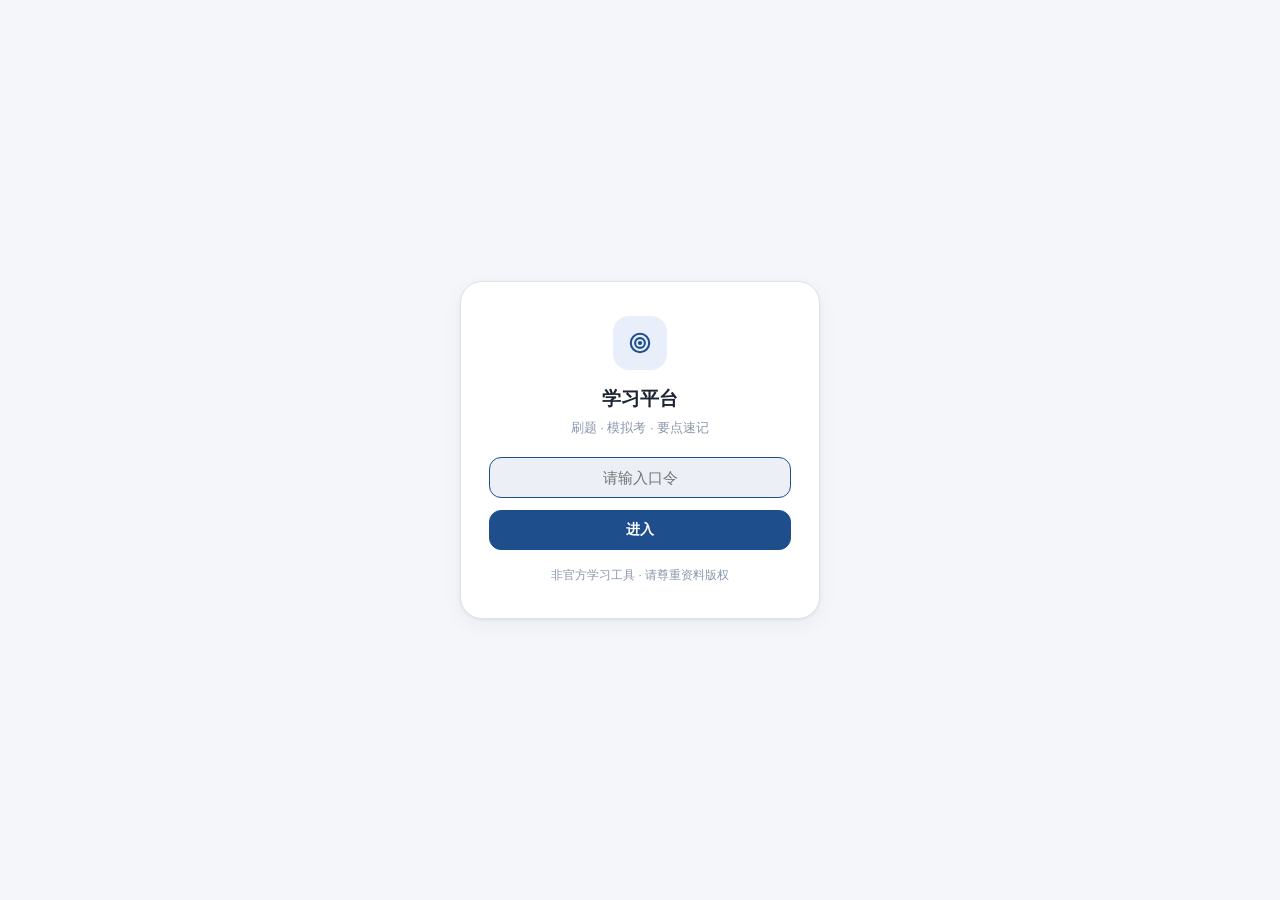
==== index.html @ f2281cdb "Publish password-protected LE Paper 1 practice site" ====
<!DOCTYPE html>
<html lang="zh-Hant">
<head>
  <meta charset="UTF-8">
  <meta name="viewport" content="width=device-width, initial-scale=1, viewport-fit=cover">
  <meta name="robots" content="index, follow">
  <meta name="description" content="HKSI LE 試卷一非官方備考平台：題庫練習、錯題整理與限時模擬考。">
  <meta name="theme-color" content="#2f6fed">
  <meta property="og:type" content="website">
  <meta property="og:locale" content="zh_HK">
  <meta property="og:title" content="HKSI LE 試卷一｜題庫練習與模擬考">
  <meta property="og:description" content="非官方備考平台：題庫練習、錯題整理與限時模擬考。">
  <meta property="og:url" content="https://dylan426-hub.github.io/hksi-le1-study-platform/">
  <link rel="canonical" href="https://dylan426-hub.github.io/hksi-le1-study-platform/">
  <title>HKSI LE 試卷一｜題庫練習與模擬考</title>
  <link rel="icon" href="data:image/svg+xml,<svg xmlns='http://www.w3.org/2000/svg' viewBox='0 0 100 100'><text y='.9em' font-size='90'>📘</text></svg>">
  <link rel="stylesheet" href="css/app.css">
</head>
<body>
  <div id="app"></div>
  <script src="data/vault.js"></script>
  <script src="js/app.js"></script>
</body>
</html>
---- css/app.css ----
/* ============================================================
 * HKSI LE 卷一备考站 · 设计系统
 * 双主题（light/dark），移动优先，无外部依赖
 * ============================================================ */
* { margin: 0; padding: 0; box-sizing: border-box; -webkit-tap-highlight-color: transparent; }
html { -webkit-text-size-adjust: 100%; }
body {
  font-family: -apple-system, BlinkMacSystemFont, "PingFang TC", "PingFang SC", "Microsoft JhengHei", "Segoe UI", sans-serif;
  background: var(--bg); color: var(--fg);
  line-height: 1.6; font-size: 15px;
}
:root, [data-theme="light"] {
  --bg: #f4f6fa; --bg-card: #ffffff; --bg-soft: #eceff5; --bg-deep: #e2e7f0;
  --fg: #1c2433; --fg-soft: #5b6a82; --fg-faint: #8b97ab;
  --brand: #1f4e8c; --brand-deep: #163a6b; --brand-soft: #e8effa; --brand-ink: #ffffff;
  --gold: #b98a2f; --gold-soft: #f7efdd;
  --ok: #1d8a56; --ok-soft: #e3f4ea; --bad: #c23b3b; --bad-soft: #fbe9e9;
  --warn: #b26a11; --warn-soft: #fcf1df;
  --line: #dde3ec; --shadow: 0 1px 3px rgba(22, 36, 60, .07), 0 6px 20px rgba(22, 36, 60, .05);
}
[data-theme="dark"] {
  --bg: #10151f; --bg-card: #1a2130; --bg-soft: #232c3e; --bg-deep: #2b3549;
  --fg: #e6ebf4; --fg-soft: #9daabf; --fg-faint: #6b788e;
  --brand: #6ea3e8; --brand-deep: #8db8f2; --brand-soft: #223050; --brand-ink: #0e1524;
  --gold: #d4a94e; --gold-soft: #33301f;
  --ok: #4cc78a; --ok-soft: #1c3529; --bad: #e06c6c; --bad-soft: #3a2222;
  --warn: #dfa04c; --warn-soft: #383021;
  --line: #2c3547; --shadow: 0 1px 3px rgba(0, 0, 0, .3), 0 6px 20px rgba(0, 0, 0, .25);
}

#app { min-height: 100vh; min-height: 100dvh; }

/* ---------- 布局 ---------- */
.wrap { max-width: 860px; margin: 0 auto; padding: 0 16px 96px; }
.topbar {
  position: sticky; top: 0; z-index: 40;
  padding-top: env(safe-area-inset-top);
  background: color-mix(in srgb, var(--bg) 86%, transparent);
  backdrop-filter: blur(10px); -webkit-backdrop-filter: blur(10px);
  border-bottom: 1px solid var(--line);
}
.topbar-in { max-width: 860px; margin: 0 auto; padding: 10px 16px; display: flex; align-items: center; gap: 10px; }
.topbar .t { font-weight: 700; font-size: 16px; flex: 1; min-width: 0; overflow: hidden; text-overflow: ellipsis; white-space: nowrap; }
.topbar .s { color: var(--fg-faint); font-size: 12px; font-weight: 400; margin-left: 6px; }
.iconbtn {
  border: 1px solid var(--line); background: var(--bg-card); color: var(--fg-soft);
  width: 36px; height: 36px; border-radius: 10px; cursor: pointer;
  display: inline-flex; align-items: center; justify-content: center; flex: none;
}
.iconbtn:active { transform: scale(.94); }
.iconbtn.on { color: var(--gold); border-color: var(--gold); }

/* ---------- 通用组件 ---------- */
.card { background: var(--bg-card); border: 1px solid var(--line); border-radius: 16px; box-shadow: var(--shadow); padding: 18px; margin-top: 14px; }
.card .card-t { font-weight: 700; font-size: 15px; display: flex; align-items: center; gap: 8px; margin-bottom: 10px; }
.card .card-t svg { color: var(--brand); }
.muted { color: var(--fg-soft); font-size: 13px; }
.faint { color: var(--fg-faint); font-size: 12px; }

.btn {
  border: 1px solid var(--line); background: var(--bg-card); color: var(--fg);
  border-radius: 12px; padding: 10px 16px; font-size: 14px; font-weight: 600;
  cursor: pointer; display: inline-flex; align-items: center; justify-content: center; gap: 7px;
  font-family: inherit;
}
.btn:active { transform: scale(.97); }
.btn.brand { background: var(--brand); border-color: var(--brand); color: var(--brand-ink); }
.btn.ghost { background: transparent; }
.btn.block { width: 100%; }
.btn.sm { padding: 6px 12px; font-size: 13px; border-radius: 10px; }
.btn.danger { color: var(--bad); border-color: var(--bad); background: transparent; }
.btn:disabled { opacity: .45; cursor: default; }

.chip {
  display: inline-flex; align-items: center; gap: 4px;
  font-size: 11.5px; font-weight: 600; padding: 2px 9px; border-radius: 999px;
  background: var(--bg-soft); color: var(--fg-soft); vertical-align: 2px;
}
.chip.brand { background: var(--brand-soft); color: var(--brand); }
.chip.gold { background: var(--gold-soft); color: var(--gold); }
.chip.ok { background: var(--ok-soft); color: var(--ok); }
.chip.bad { background: var(--bad-soft); color: var(--bad); }
.chip.warn { background: var(--warn-soft); color: var(--warn); }

.seg { display: flex; background: var(--bg-soft); border-radius: 12px; padding: 3px; gap: 3px; }
.seg button {
  flex: 1; border: 0; background: transparent; color: var(--fg-soft); font-weight: 600;
  font-size: 13px; padding: 7px 4px; border-radius: 9px; cursor: pointer; font-family: inherit; white-space: nowrap;
}
.seg button.on { background: var(--bg-card); color: var(--fg); box-shadow: 0 1px 4px rgba(0,0,0,.12); }

.pickgrid { display: flex; flex-wrap: wrap; gap: 8px; }
.pick {
  border: 1.5px solid var(--line); background: var(--bg-card); color: var(--fg-soft);
  border-radius: 11px; padding: 7px 13px; font-size: 13px; font-weight: 600; cursor: pointer; font-family: inherit;
}
.pick.on { border-color: var(--brand); color: var(--brand); background: var(--brand-soft); }

.bar { height: 7px; background: var(--bg-soft); border-radius: 99px; overflow: hidden; }
.bar > i { display: block; height: 100%; background: var(--brand); border-radius: 99px; transition: width .3s; }
.bar.ok > i { background: var(--ok); }

.ring { position: relative; display: inline-block; }
.ring .mid { position: absolute; inset: 0; display: flex; flex-direction: column; align-items: center; justify-content: center; }
.ring .v { font-size: 22px; font-weight: 800; line-height: 1.1; }
.ring .l { font-size: 11px; color: var(--fg-faint); }

.empty { text-align: center; color: var(--fg-faint); padding: 48px 16px; font-size: 14px; }
.empty svg { display: block; margin: 0 auto 10px; opacity: .5; }

/* ---------- 首页 ---------- */
.hero {
  margin-top: 16px; border-radius: 20px; padding: 22px 20px;
  background: linear-gradient(135deg, var(--brand) 0%, var(--brand-deep) 100%);
  color: #fff; box-shadow: var(--shadow);
  display: flex; align-items: center; gap: 18px;
}
[data-theme="dark"] .hero { background: linear-gradient(135deg, #24406e 0%, #182c4e 100%); }
.hero .ring .v, .hero .ring .l { color: #fff; }
.hero .hero-t { font-size: 18px; font-weight: 800; }
.hero .hero-s { font-size: 12.5px; opacity: .85; margin-top: 3px; }
.hero .hero-facts { display: flex; gap: 14px; margin-top: 10px; }
.hero .hf { font-size: 12px; opacity: .95; }
.hero .hf b { display: block; font-size: 17px; font-weight: 800; }

.navgrid { display: grid; grid-template-columns: repeat(3, 1fr); gap: 10px; margin-top: 14px; }
.navitem {
  background: var(--bg-card); border: 1px solid var(--line); border-radius: 15px;
  padding: 14px 6px 12px; text-align: center; cursor: pointer; box-shadow: var(--shadow);
  font-family: inherit; color: var(--fg);
}
.navitem:active { transform: scale(.97); }
.navitem svg { color: var(--brand); margin-bottom: 5px; }
.navitem .nt { font-size: 13.5px; font-weight: 700; }
.navitem .ns { font-size: 11px; color: var(--fg-faint); margin-top: 1px; }
.navitem .nbadge { display: inline-block; min-width: 18px; padding: 0 5px; border-radius: 99px; background: var(--bad); color: #fff; font-size: 11px; font-weight: 700; margin-left: 4px; }

.chrow { display: flex; align-items: center; gap: 10px; padding: 9px 0; border-bottom: 1px solid var(--line); cursor: pointer; }
.chrow:last-child { border-bottom: 0; }
.chrow .cn { flex: none; width: 26px; height: 26px; border-radius: 8px; background: var(--brand-soft); color: var(--brand); font-weight: 800; font-size: 13px; display: flex; align-items: center; justify-content: center; }
.chrow .cmain { flex: 1; min-width: 0; }
.chrow .ct { font-size: 13.5px; font-weight: 600; overflow: hidden; text-overflow: ellipsis; white-space: nowrap; }
.chrow .cbar { margin-top: 4px; }
.chrow .cnum { flex: none; font-size: 12px; color: var(--fg-faint); text-align: right; min-width: 72px; }

/* ---------- 题目卡 ---------- */
.qmeta { display: flex; align-items: center; gap: 6px; flex-wrap: wrap; margin-bottom: 10px; }
.qstem { font-size: 15.5px; font-weight: 600; line-height: 1.75; white-space: pre-wrap; }
.qstem .en { display: block; margin-top: 8px; color: var(--fg-soft); font-weight: 400; font-size: 14px; }
.opts { margin-top: 14px; display: flex; flex-direction: column; gap: 9px; }
.opt {
  display: flex; gap: 11px; align-items: flex-start; text-align: left;
  border: 1.5px solid var(--line); background: var(--bg-card); color: var(--fg);
  border-radius: 13px; padding: 11px 13px; cursor: pointer; font-size: 14.5px; line-height: 1.6;
  width: 100%; font-family: inherit;
}
.opt .k {
  flex: none; width: 26px; height: 26px; border-radius: 8px; margin-top: 1px;
  background: var(--bg-soft); color: var(--fg-soft); font-weight: 700; font-size: 13px;
  display: flex; align-items: center; justify-content: center;
}
.opt .en { display: block; color: var(--fg-soft); font-size: 13px; margin-top: 3px; }
.opt.sel { border-color: var(--brand); background: var(--brand-soft); }
.opt.sel .k { background: var(--brand); color: var(--brand-ink); }
.opt.right { border-color: var(--ok); background: var(--ok-soft); }
.opt.right .k { background: var(--ok); color: #fff; }
.opt.wrong { border-color: var(--bad); background: var(--bad-soft); }
.opt.wrong .k { background: var(--bad); color: #fff; }
.opt:disabled { cursor: default; }

.explain { margin-top: 14px; border-radius: 13px; padding: 13px 15px; background: var(--bg-soft); font-size: 14px; line-height: 1.75; }
.explain .ex-t { font-weight: 700; font-size: 13px; margin-bottom: 5px; display: flex; align-items: center; gap: 6px; flex-wrap: wrap; }
.explain .ref { margin-top: 7px; font-size: 12px; color: var(--fg-faint); }
.explain.warnbox { background: var(--warn-soft); }
.explain.warnbox .ex-t { color: var(--warn); }

.qnav { display: flex; gap: 10px; margin-top: 16px; align-items: center; }
.qnav .btn { flex: 1; }
.qnav .pos { flex: none; font-size: 13px; color: var(--fg-faint); min-width: 74px; text-align: center; font-variant-numeric: tabular-nums; }

/* ---------- 模拟考 ---------- */
.exambar { display: flex; align-items: center; gap: 10px; margin-top: 14px; }
.exambar .clock {
  font-variant-numeric: tabular-nums; font-weight: 800; font-size: 17px;
  background: var(--bg-card); border: 1px solid var(--line); border-radius: 11px; padding: 6px 13px;
}
.exambar .clock.low { color: var(--bad); border-color: var(--bad); animation: blink 1s infinite; }
@keyframes blink { 50% { opacity: .55; } }
.gridwrap { display: grid; grid-template-columns: repeat(auto-fill, minmax(42px, 1fr)); gap: 7px; margin-top: 12px; }
.gcell {
  aspect-ratio: 1; border-radius: 9px; border: 1.5px solid var(--line); background: var(--bg-card);
  font-size: 12.5px; font-weight: 700; color: var(--fg-soft); cursor: pointer; font-family: inherit;
  display: flex; align-items: center; justify-content: center; position: relative;
}
.gcell.done { background: var(--brand-soft); border-color: var(--brand); color: var(--brand); }
.gcell.cur { outline: 2px solid var(--brand); outline-offset: 1px; }
.gcell.flag::after { content: ''; position: absolute; top: 3px; right: 3px; width: 7px; height: 7px; border-radius: 99px; background: var(--gold); }
.gcell.right { background: var(--ok-soft); border-color: var(--ok); color: var(--ok); }
.gcell.wrong { background: var(--bad-soft); border-color: var(--bad); color: var(--bad); }

.result-hero { text-align: center; padding: 26px 18px 20px; }
.result-hero .verdict { font-size: 21px; font-weight: 800; margin-top: 12px; }
.result-hero .verdict.pass { color: var(--ok); }
.result-hero .verdict.fail { color: var(--bad); }
.result-row { display: flex; align-items: center; gap: 10px; padding: 8px 0; border-bottom: 1px solid var(--line); font-size: 13.5px; }
.result-row:last-child { border-bottom: 0; }
.result-row .rn { flex: 1; min-width: 0; overflow: hidden; text-overflow: ellipsis; white-space: nowrap; }
.result-row .rv { flex: none; font-variant-numeric: tabular-nums; color: var(--fg-soft); min-width: 84px; text-align: right; }

/* ---------- 要点 ---------- */
.notesec { border: 1px solid var(--line); border-radius: 13px; margin-top: 10px; overflow: hidden; background: var(--bg-card); }
.notesec > button {
  width: 100%; display: flex; align-items: center; gap: 9px; text-align: left;
  background: transparent; border: 0; color: var(--fg); padding: 12px 14px;
  font-size: 14px; font-weight: 700; cursor: pointer; font-family: inherit;
}
.notesec > button svg { flex: none; transition: transform .18s; color: var(--fg-faint); }
.notesec.open > button svg { transform: rotate(180deg); }
.notesec .body { display: none; padding: 2px 14px 13px; }
.notesec.open .body { display: block; }
.pt { display: flex; gap: 9px; padding: 6px 0; font-size: 14px; line-height: 1.7; }
.pt::before { content: ''; flex: none; width: 6px; height: 6px; border-radius: 99px; background: var(--brand); margin-top: 9px; }
.pt.src-m::before { background: var(--gold); }
.numtable { width: 100%; border-collapse: collapse; font-size: 13.5px; }
.numtable td { padding: 7px 8px; border-bottom: 1px solid var(--line); vertical-align: top; }
.numtable tr:last-child td { border-bottom: 0; }
.numtable td:last-child { font-weight: 700; white-space: pre-wrap; }
.trap { display: flex; gap: 9px; padding: 7px 0; font-size: 13.5px; line-height: 1.65; color: var(--fg-soft); }
.trap svg { flex: none; color: var(--warn); margin-top: 3px; }

/* ---------- 列表 ---------- */
.qlrow { padding: 11px 0; border-bottom: 1px solid var(--line); cursor: pointer; }
.qlrow:last-child { border-bottom: 0; }
.qlrow .qlt { font-size: 13.5px; line-height: 1.55; display: -webkit-box; -webkit-line-clamp: 2; -webkit-box-orient: vertical; overflow: hidden; }
.qlrow .qlm { margin-top: 4px; display: flex; gap: 6px; align-items: center; flex-wrap: wrap; }

.searchbox { display: flex; gap: 8px; margin-top: 14px; }
.searchbox input {
  flex: 1; border: 1px solid var(--line); background: var(--bg-card); color: var(--fg);
  border-radius: 12px; padding: 10px 14px; font-size: 14px; font-family: inherit; outline: none;
}
.searchbox input:focus { border-color: var(--brand); }

/* ---------- 底部导航 ---------- */
.tabbar {
  position: fixed; left: 0; right: 0; bottom: 0; z-index: 50;
  background: color-mix(in srgb, var(--bg-card) 92%, transparent);
  backdrop-filter: blur(12px); -webkit-backdrop-filter: blur(12px);
  border-top: 1px solid var(--line);
  padding-bottom: env(safe-area-inset-bottom);
}
.tabbar-in { max-width: 860px; margin: 0 auto; display: flex; }
.tab {
  flex: 1; border: 0; background: transparent; color: var(--fg-faint); cursor: pointer;
  padding: 8px 0 7px; font-size: 10.5px; font-weight: 600; font-family: inherit;
  display: flex; flex-direction: column; align-items: center; gap: 2px;
}
.tab.on { color: var(--brand); }

/* ---------- 门锁 ---------- */
.lock { min-height: 100vh; min-height: 100dvh; display: flex; align-items: center; justify-content: center; padding: 20px; }
.lock-card { background: var(--bg-card); border: 1px solid var(--line); border-radius: 22px; box-shadow: var(--shadow); padding: 34px 28px; width: 100%; max-width: 360px; text-align: center; }
.lock-badge { width: 54px; height: 54px; border-radius: 16px; background: var(--brand-soft); color: var(--brand); display: flex; align-items: center; justify-content: center; margin: 0 auto 14px; }
.lock-t { font-size: 19px; font-weight: 800; }
.lock-s { font-size: 13px; color: var(--fg-faint); margin: 4px 0 18px; }
.lock-card input {
  width: 100%; border: 1.5px solid var(--line); background: var(--bg-soft); color: var(--fg);
  border-radius: 12px; padding: 11px 14px; font-size: 15px; text-align: center; outline: none; font-family: inherit;
}
.lock-card input:focus { border-color: var(--brand); }
.lock-err { color: var(--bad); font-size: 12.5px; margin-top: 10px; }
.lock-f { color: var(--fg-faint); font-size: 11.5px; margin-top: 16px; }

/* ---------- 响应式 ---------- */
@media (min-width: 640px) {
  body { font-size: 15.5px; }
  .navgrid { grid-template-columns: repeat(6, 1fr); }
  .wrap { padding-bottom: 40px; }
  .tabbar { display: none; }
}
@media (max-width: 400px) {
  .hero { flex-direction: row; padding: 18px 16px; gap: 14px; }
  .navgrid { gap: 8px; }
}
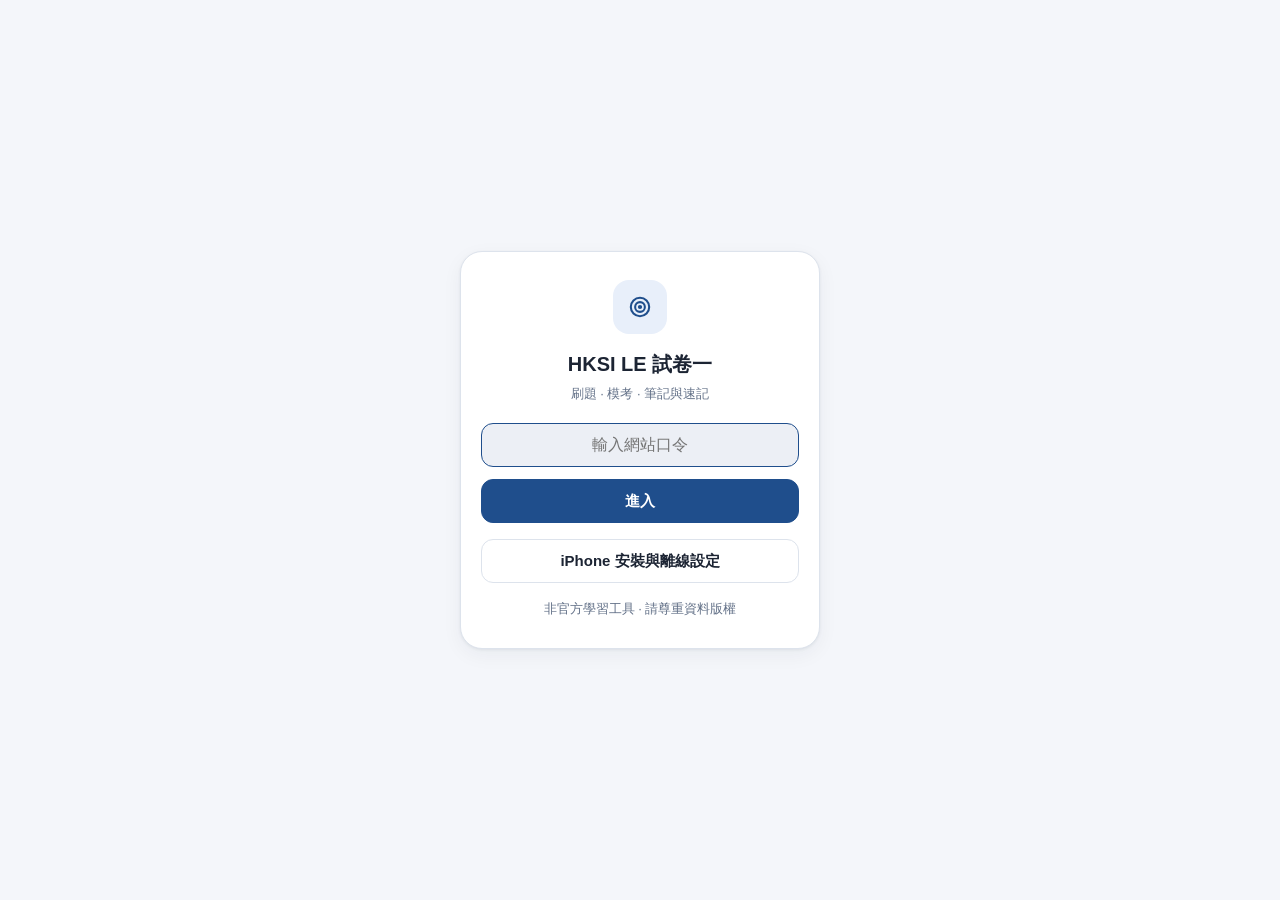
==== commit 8a859fa2: "Add installable iPhone PWA with offline study and safe backup migration" ====
--- a/index.html
+++ b/index.html
@@ -5,7 +5,13 @@
   <meta name="viewport" content="width=device-width, initial-scale=1, viewport-fit=cover">
   <meta name="robots" content="index, follow">
   <meta name="description" content="HKSI LE 試卷一非官方備考平台：題庫練習、錯題整理與限時模擬考。">
-  <meta name="theme-color" content="#2f6fed">
+  <meta name="theme-color" content="#1f4e8c">
+  <meta name="apple-mobile-web-app-capable" content="yes">
+  <meta name="apple-mobile-web-app-status-bar-style" content="default">
+  <meta name="apple-mobile-web-app-title" content="HKSI P1">
+  <meta name="application-name" content="HKSI P1">
+  <link rel="manifest" href="manifest.webmanifest">
+  <link rel="apple-touch-icon" sizes="180x180" href="icons/apple-touch-icon.png">
   <meta property="og:type" content="website">
   <meta property="og:locale" content="zh_HK">
   <meta property="og:title" content="HKSI LE 試卷一｜題庫練習與模擬考">
@@ -14,11 +20,17 @@
   <link rel="canonical" href="https://dylan426-hub.github.io/hksi-le1-study-platform/">
   <title>HKSI LE 試卷一｜題庫練習與模擬考</title>
   <link rel="icon" href="data:image/svg+xml,<svg xmlns='http://www.w3.org/2000/svg' viewBox='0 0 100 100'><text y='.9em' font-size='90'>📘</text></svg>">
-  <link rel="stylesheet" href="css/app.css">
+  <link rel="stylesheet" href="css/app.css?v=20260914-1">
+  <link rel="stylesheet" href="css/study.css?v=20260914-1">
+  <link rel="stylesheet" href="css/mobile.css?v=20260914-iphone2">
 </head>
 <body>
   <div id="app"></div>
-  <script src="data/vault.js"></script>
-  <script src="js/app.js"></script>
+  <script src="data/vault.js?v=20260914-1"></script>
+  <script src="js/study.js?v=20260914-iphone2"></script>
+  <script src="js/migration.js?v=20260914-iphone2"></script>
+  <script src="js/app.js?v=20260914-iphone2"></script>
+  <script src="js/install.js?v=20260914-iphone2"></script>
+  <noscript>此備考站需要 JavaScript。請在 Safari 設定中啟用後重新開啟。</noscript>
 </body>
 </html>
--- a/css/app.css
+++ b/css/app.css
@@ -29,6 +29,13 @@
 }
 
 #app { min-height: 100vh; min-height: 100dvh; }
+.update-actions { display: flex; gap: 8px; flex-wrap: wrap; margin-top: 12px; }
+.update-card p { color: var(--fg-soft); }
+.card p + p { margin-top: 8px; }
+.card a { color: var(--brand); overflow-wrap: anywhere; }
+.card > .btn { margin-top: 12px; }
+.storage-warning { position: sticky; top: 0; z-index: 100; background: var(--warn-soft); color: var(--fg); padding: 12px; }
+summary { cursor: pointer; }
 
 /* ---------- 布局 ---------- */
 .wrap { max-width: 860px; margin: 0 auto; padding: 0 16px 96px; }
@@ -185,6 +192,10 @@
   background: var(--bg-card); border: 1px solid var(--line); border-radius: 11px; padding: 6px 13px;
 }
 .exambar .clock.low { color: var(--bad); border-color: var(--bad); animation: blink 1s infinite; }
+.pause-card > svg { color: var(--brand); margin-bottom: 8px; }
+.pause-card .pause-time { margin-top: 10px; font-size: 26px; font-weight: 800; font-variant-numeric: tabular-nums; }
+.active-exam { border-color: color-mix(in srgb, var(--brand) 50%, var(--line)); }
+.repair-card { border-color: color-mix(in srgb, var(--warn) 55%, var(--line)); background: var(--warn-soft); }
 @keyframes blink { 50% { opacity: .55; } }
 .gridwrap { display: grid; grid-template-columns: repeat(auto-fill, minmax(42px, 1fr)); gap: 7px; margin-top: 12px; }
 .gcell {
--- a/css/study.css
+++ b/css/study.css
@@ -0,0 +1,62 @@
+/* Study tools use the existing light/dark tokens. */
+.study-root { padding-top: 14px; }
+.study-root h2 { font-size: 16px; line-height: 1.5; margin: 0 0 8px; }
+.study-root h3 { font-size: 15px; }
+.study-tabs { margin-top: 2px; }
+.study-tabs button { min-height: 40px; }
+.study-heading { display: flex; align-items: center; justify-content: space-between; gap: 10px; flex-wrap: wrap; margin-bottom: 10px; }
+.study-heading h2 { margin: 0; }
+.study-actions { display: flex; align-items: center; flex-wrap: wrap; gap: 8px; margin-top: 12px; }
+.study-actions .btn { min-height: 38px; white-space: normal; text-align: center; }
+.study-notice { padding: 11px 13px; margin: 0 0 12px; border-radius: 10px; border: 1px solid var(--line); color: var(--fg-soft); background: var(--bg-card); font-size: 13px; overflow-wrap: anywhere; }
+.study-notice[hidden] { display: none; }
+.study-notice.ok { color: var(--ok); background: var(--ok-soft); border-color: var(--ok); }
+.study-notice.error { color: var(--bad); background: var(--bad-soft); border-color: var(--bad); }
+.study-preserve { white-space: pre-wrap; overflow-wrap: anywhere; word-break: normal; }
+.study-note { margin-top: 14px; border: 1px solid var(--line); background: var(--bg-card); border-radius: 12px; }
+.study-note > summary { padding: 12px 14px; color: var(--brand); font-weight: 600; font-size: 14px; cursor: pointer; }
+.study-note-body { padding: 0 14px 14px; }
+.study-note label { display: block; color: var(--fg-soft); font-size: 13px; font-weight: 600; }
+.study-textarea, .study-search, .study-reason select { display: block; width: 100%; background: var(--bg); border: 1px solid var(--line); border-radius: 9px; padding: 10px 12px; font: inherit; font-weight: 400; font-size: 16px; line-height: 1.6; color: var(--fg); margin-top: 6px; }
+.study-textarea { min-height: 118px; resize: vertical; }
+.study-reason { margin-top: 10px; max-width: 330px; }
+.study-reason select { min-height: 42px; }
+.study-note-status { min-height: 22px; margin-top: 8px; font-size: 12px; color: var(--ok); }
+.study-note-status.error { color: var(--bad); }
+.study-privacy { margin-top: 10px; }
+.study-card-status { margin: -3px 0 12px; }
+.study-front { font-weight: 700; font-size: 18px !important; line-height: 1.8; margin: 0; padding: 10px 0 14px; }
+.study-front:focus, .study-answer:focus { outline: none; }
+.study-reveal { margin-top: 10px; min-height: 44px; }
+.study-answer { background: var(--bg-soft); border-radius: 12px; padding: 15px; margin-top: 8px; font-size: 15px; line-height: 1.85; }
+.study-answer h4 { font-size: 13px; color: var(--brand); margin-bottom: 7px; }
+.study-rating { display: grid; grid-template-columns: repeat(3, minmax(0, 1fr)); gap: 8px; margin-top: 16px; }
+.study-rating .btn { flex-direction: column; gap: 2px; padding: 10px 7px; min-height: 66px; }
+.study-rating .btn span { display: block; font-size: 11px; font-weight: 400; }
+.study-related { display: flex; align-items: center; gap: 7px; flex-wrap: wrap; margin-top: 16px; }
+.study-disclaimer { border-top: 1px solid var(--line); padding-top: 12px; margin-top: 18px; line-height: 1.7; }
+.study-sources { border-top: 1px solid var(--line); padding-top: 8px; margin-top: 10px; font-size: 13px; }
+.study-sources > summary { padding: 6px 0; color: var(--brand); cursor: pointer; }
+.study-sources ul { margin: 8px 0 0 20px; }
+.study-sources li { margin-top: 10px; overflow-wrap: anywhere; }
+.study-sources a { color: var(--brand); text-decoration: underline; text-underline-offset: 2px; }
+.study-update { color: var(--warn); background: var(--warn-soft); border-radius: 8px; padding: 8px 10px; font-size: 13px; margin-bottom: 12px; }
+.study-empty { text-align: center; padding-top: 28px; padding-bottom: 28px; }
+.study-empty h3 { margin-bottom: 8px; }
+.study-empty p + p { margin-top: 7px; }
+.study-search-label { display: block; font-size: 13px; color: var(--fg-soft); }
+.study-result-count { margin: 15px 2px -4px; }
+.study-note-question { font-weight: 600; line-height: 1.75; margin: 8px 0; overflow-wrap: anywhere; }
+.study-note-preview { margin: 10px 0; padding: 10px 12px; border-radius: 9px; background: var(--bg-soft); font-size: 14px; }
+.study-import-label { position: relative; overflow: hidden; cursor: pointer; }
+.study-import-label input { position: absolute; inset: 0; opacity: 0; width: 100%; height: 100%; cursor: pointer; }
+.study-import-label:focus-within { outline: 3px solid var(--brand); outline-offset: 2px; }
+.study-import-help { margin-top: 10px; }
+.study-root button:focus-visible, .study-note button:focus-visible, .study-root input:focus-visible, .study-note textarea:focus-visible, .study-note select:focus-visible, .study-root summary:focus-visible, .study-note summary:focus-visible, .study-sources a:focus-visible { outline: 3px solid var(--brand); outline-offset: 3px; }
+@media (max-width: 430px) {
+  .study-root .card { padding: 15px; }
+  .study-root .study-front { font-size: 17px !important; }
+  .study-review-controls .study-actions > .btn { flex: 1 1 140px; }
+  .study-backup .study-actions > .btn { flex: 1 1 140px; }
+  .study-note-body { padding: 0 11px 12px; }
+}
--- a/css/mobile.css
+++ b/css/mobile.css
@@ -0,0 +1,264 @@
+/* Mobile and installed-app overrides. Keep the source styles unchanged. */
+:root, [data-theme="light"] {
+  --fg-faint: #637188;
+  --safe-top: env(safe-area-inset-top, 0px);
+  --safe-right: env(safe-area-inset-right, 0px);
+  --safe-bottom: env(safe-area-inset-bottom, 0px);
+  --safe-left: env(safe-area-inset-left, 0px);
+  --mobile-nav-space: calc(7.5rem + var(--safe-bottom));
+}
+[data-theme="dark"] { --fg-faint: #a6b3c7; }
+html {
+  scroll-padding-top: calc(6rem + var(--safe-top));
+  scroll-padding-bottom: var(--mobile-nav-space);
+}
+body { font-size: 1rem; overflow-wrap: anywhere; }
+button, input, select, textarea { font-family: inherit; }
+button, [role="button"], summary, .btn {
+  min-width: 44px;
+  min-height: 44px;
+}
+button, .btn { white-space: normal; overflow-wrap: anywhere; }
+button svg, .btn svg, .card-t svg { flex-shrink: 0; }
+input:not([type="checkbox"]):not([type="radio"]), select, textarea,
+.searchbox input, .lock-card input {
+  min-width: 0;
+  min-height: 44px;
+  max-width: 100%;
+  font-size: max(16px, 1rem);
+  scroll-margin-block: 6rem;
+}
+:where(button, a, input, textarea, select, summary, [tabindex]):focus-visible,
+.study-front:focus-visible, .study-answer:focus-visible {
+  outline: 3px solid var(--brand);
+  outline-offset: 3px;
+}
+button:disabled { cursor: default; }
+.iconbtn {
+  /* Some question controls specify a 32px size inline. */
+  width: 44px !important;
+  height: 44px !important;
+  min-width: 44px;
+  min-height: 44px;
+}
+.topbar { padding-top: var(--safe-top); }
+.topbar-in {
+  padding: .625rem max(1rem, var(--safe-right)) .625rem max(1rem, var(--safe-left));
+  gap: .5rem;
+  flex-wrap: wrap;
+}
+.topbar .t {
+  flex: 1 1 5rem;
+  font-size: 1rem;
+  line-height: 1.45;
+  white-space: normal;
+  overflow: visible;
+}
+.topbar .s { display: block; margin-left: 0; font-size: .8125rem; }
+.wrap {
+  padding-right: max(1rem, var(--safe-right));
+  padding-left: max(1rem, var(--safe-left));
+  padding-bottom: var(--mobile-nav-space);
+}
+.card, .hero, .lock-card, .install-panel { min-width: 0; }
+.card .card-t { flex-wrap: wrap; font-size: 1rem; }
+.card a, .explain .ref a, .study-sources a, .install-body a {
+  text-decoration: underline;
+  text-underline-offset: .18em;
+}
+.card p, .study-notice, .study-answer { overflow-wrap: anywhere; }
+.btn { font-size: .9375rem; line-height: 1.45; max-width: 100%; }
+.btn.sm, .study-actions .btn { min-height: 44px; font-size: .875rem; }
+.muted, .study-notice, .study-search-label, .study-note label { font-size: .875rem; }
+.faint, .lock-f, .lock-s, .explain .ref, .study-note-status,
+.study-sources, .study-rating .btn span { font-size: .8125rem; }
+.chip { max-width: 100%; font-size: .75rem; }
+button.chip { padding: .5rem .75rem; }
+.seg { flex-wrap: wrap; }
+.seg button { flex: 1 1 4rem; min-width: 44px; min-height: 44px; font-size: .875rem; white-space: normal; }
+.pick { min-height: 44px; max-width: 100%; font-size: .875rem; text-align: left; }
+.hero { flex-wrap: wrap; }
+.hero .hero-t { font-size: 1.1875rem; }
+.hero .hero-s { font-size: .875rem; }
+.hero .hero-facts { flex-wrap: wrap; gap: .75rem; }
+.hero .hf { font-size: .8125rem; }
+.hero .hf b { font-size: 1.125rem; }
+.hero > .ring { flex: 0 0 auto; }
+.hero > div:not(.ring) { flex-basis: 10rem !important; }
+.ring { width: 8.125rem !important; height: 8.125rem !important; max-width: 100%; }
+.hero .ring { width: 6rem !important; height: 6rem !important; }
+.ring > svg { width: 100%; height: 100%; }
+.ring .v { font-size: 1.25rem; }
+.ring .l { font-size: .75rem; }
+.navgrid { grid-template-columns: repeat(3, minmax(0, 1fr)); }
+.navitem { min-width: 0; }
+.navitem .nt { font-size: .9375rem; }
+.navitem .ns { font-size: .75rem; }
+.chrow, .qlrow { min-height: 44px; }
+.chrow, .result-row { flex-wrap: wrap; }
+.chrow .ct, .result-row .rn { white-space: normal; overflow: visible; font-size: .9375rem; }
+.chrow .cmain, .result-row .rn { flex-basis: 7rem; }
+.chrow .cnum, .result-row .rv { max-width: 100%; font-size: .8125rem; }
+.qlrow .qlt { font-size: .9375rem; }
+.qstem { font-size: 1.0625rem; line-height: 1.8; }
+.qstem .en { font-size: 1rem; }
+.opt { font-size: 1rem; line-height: 1.7; padding: .75rem; gap: .625rem; }
+.opt > span:not(.k) { min-width: 0; }
+.opt .k { width: 1.75rem; height: 1.75rem; font-size: .875rem; }
+.opt .en { font-size: .9375rem; }
+.explain { padding: .875rem; font-size: 1rem; line-height: 1.85; }
+.explain .ex-t { font-size: .9375rem; }
+.qnav { flex-wrap: wrap; gap: .625rem; }
+.qnav .btn { flex: 1 1 5rem; }
+.qnav .pos { min-width: 0; max-width: 100%; font-size: .875rem; }
+.exambar { flex-wrap: wrap; }
+.exambar .clock { font-size: 1.125rem; }
+.gridwrap { grid-template-columns: repeat(auto-fill, minmax(44px, 1fr)); }
+.gcell { font-size: .875rem; }
+.notesec > button { font-size: 1rem; }
+.notesec .body { overflow-wrap: anywhere; }
+.pt, .trap, .study-note-preview { font-size: .9375rem; }
+.numtable { table-layout: fixed; font-size: .9375rem; }
+.numtable td { overflow-wrap: anywhere; }
+.study-front, .study-root .study-front { font-size: 1.125rem !important; }
+.study-answer { font-size: 1rem; }
+.study-answer h4 { font-size: .875rem; }
+.study-rating { grid-template-columns: repeat(auto-fit, minmax(min(100%, 5rem), 1fr)); }
+.study-rating .btn { min-width: 0; }
+.study-root h2, .study-root h3 { font-size: 1.0625rem; }
+.study-reason { max-width: 100%; }
+.study-reason select { min-height: 44px; }
+.study-sources > summary { padding-block: .625rem; }
+.study-actions > *, .update-actions > * { min-width: 0; }
+.tabbar { padding: 0 var(--safe-right) var(--safe-bottom) var(--safe-left); }
+.tabbar-in { align-items: stretch; }
+.tab {
+  min-width: 44px;
+  min-height: 56px;
+  padding: .5rem .125rem;
+  font-size: .75rem;
+  line-height: 1.4;
+}
+.tab span { max-width: 100%; }
+.lock {
+  padding: max(1.25rem, var(--safe-top)) max(1rem, var(--safe-right))
+    max(1.25rem, var(--safe-bottom)) max(1rem, var(--safe-left));
+}
+.lock-card { padding: 1.75rem 1.25rem; }
+.lock-t { font-size: 1.25rem; }
+.lock-err { font-size: .875rem; }
+.storage-warning { padding-top: max(.75rem, var(--safe-top)); font-size: .875rem; }
+
+/* The help dialog is in the native top layer, above the fixed navigation. */
+.install-panel [hidden] { display: none !important; }
+.install-panel {
+  width: min(36rem, calc(100% - 2rem));
+  max-width: 100%;
+  max-height: calc(100vh - 2rem - var(--safe-top) - var(--safe-bottom));
+  max-height: calc(100dvh - 2rem - var(--safe-top) - var(--safe-bottom));
+  margin: auto;
+  padding: 0;
+  color: var(--fg);
+  background: var(--bg-card);
+  border: 1px solid var(--line);
+  border-radius: 1.25rem;
+  box-shadow: 0 1.25rem 4rem rgba(0, 0, 0, .25);
+  overflow: auto;
+  overscroll-behavior: contain;
+}
+.install-panel::backdrop { background: rgba(9, 18, 33, .55); }
+.install-head {
+  display: flex;
+  align-items: flex-start;
+  justify-content: space-between;
+  gap: .75rem;
+  padding: 1rem 1.125rem;
+  border-bottom: 1px solid var(--line);
+}
+.install-head h2 { min-width: 0; margin: .5rem 0 0; font-size: 1.125rem; line-height: 1.45; }
+.install-body { padding: 1.125rem; font-size: .9375rem; line-height: 1.75; }
+.install-body h3 { margin: 1.25rem 0 .5rem; font-size: 1rem; }
+.install-reading { margin-bottom: 1.25rem; }
+.install-reading label { display: block; margin-bottom: .375rem; font-weight: 600; }
+.install-reading select {
+  display: block;
+  width: 100%;
+  padding: .625rem .75rem;
+  border: 1px solid var(--line);
+  border-radius: .625rem;
+  background: var(--bg);
+  color: var(--fg);
+  line-height: 1.5;
+}
+.install-body p + p { margin-top: .625rem; }
+.install-body ol, .install-body ul { padding-left: 1.5rem; margin: .75rem 0; }
+.install-step { margin-top: .75rem; padding-left: .25rem; }
+.install-note { margin-top: 1rem; color: var(--fg-soft); font-size: .875rem; }
+.install-status {
+  padding: .75rem .875rem;
+  border: 1px solid var(--line);
+  border-radius: .75rem;
+  background: var(--bg-soft);
+  color: var(--fg);
+  font-size: .875rem;
+}
+.install-status[data-state="ready"] { background: var(--ok-soft); border-color: var(--ok); }
+.install-status[data-state="error"] { background: var(--warn-soft); border-color: var(--warn); }
+.install-status[data-state="pending"] { background: var(--brand-soft); border-color: var(--brand); }
+.install-actions { display: flex; flex-wrap: wrap; gap: .625rem; margin-top: 1rem; }
+.install-actions > .btn { flex: 1 1 10rem; }
+.app-entry {
+  width: 100%;
+  text-align: left;
+  color: inherit;
+  display: flex;
+  flex-wrap: wrap;
+  align-items: center;
+  gap: .75rem;
+  padding: 1rem;
+  margin-top: 1rem;
+  background: var(--bg-card);
+  border: 1px solid var(--line);
+  border-radius: 1rem;
+}
+.app-entry-copy { flex: 1 1 10rem; min-width: 0; }
+.app-entry-copy strong, .app-entry-copy h2 { display: block; font-size: 1rem; }
+.app-entry-copy p, .app-entry-copy > span { display: block; margin-top: .25rem; font-size: .875rem; color: var(--fg-soft); }
+.app-utility { display: flex; flex-wrap: wrap; gap: .5rem; margin-top: 1rem; }
+.app-utility > .btn { flex: 1 1 8rem; }
+
+@media (display-mode: standalone) {
+  .topbar { background: var(--bg); }
+  .tabbar { background: var(--bg-card); }
+}
+@media (max-width: 430px) {
+  .wrap { padding-inline: max(.75rem, var(--safe-left)) max(.75rem, var(--safe-right)); }
+  .card, .study-root .card { padding: 1rem; }
+  .hero { padding: 1.125rem 1rem; }
+  .qnav .pos { flex-basis: 100%; order: 1; }
+  .card > div[style*="display:flex"] { flex-wrap: wrap; }
+  .install-panel {
+    width: 100%;
+    max-height: calc(100vh - var(--safe-top) - .75rem);
+    max-height: calc(100dvh - var(--safe-top) - .75rem);
+    margin: auto 0 0;
+    padding-bottom: var(--safe-bottom);
+    border-radius: 1.25rem 1.25rem 0 0;
+  }
+}
+@media (min-width: 640px) {
+  .wrap { padding-bottom: max(2.5rem, var(--safe-bottom)); }
+  .navgrid { grid-template-columns: repeat(6, minmax(0, 1fr)); }
+}
+@media (prefers-reduced-motion: reduce) {
+  *, *::before, *::after {
+    animation: none !important;
+    transition: none !important;
+    scroll-behavior: auto !important;
+  }
+  .btn:active, .iconbtn:active, .navitem:active { transform: none; }
+}
+@media (prefers-contrast: more) {
+  :root, [data-theme="light"] { --fg-faint: #46546b; --line: #718096; }
+  [data-theme="dark"] { --fg-faint: #c7d1e0; --line: #8391a8; }
+}
